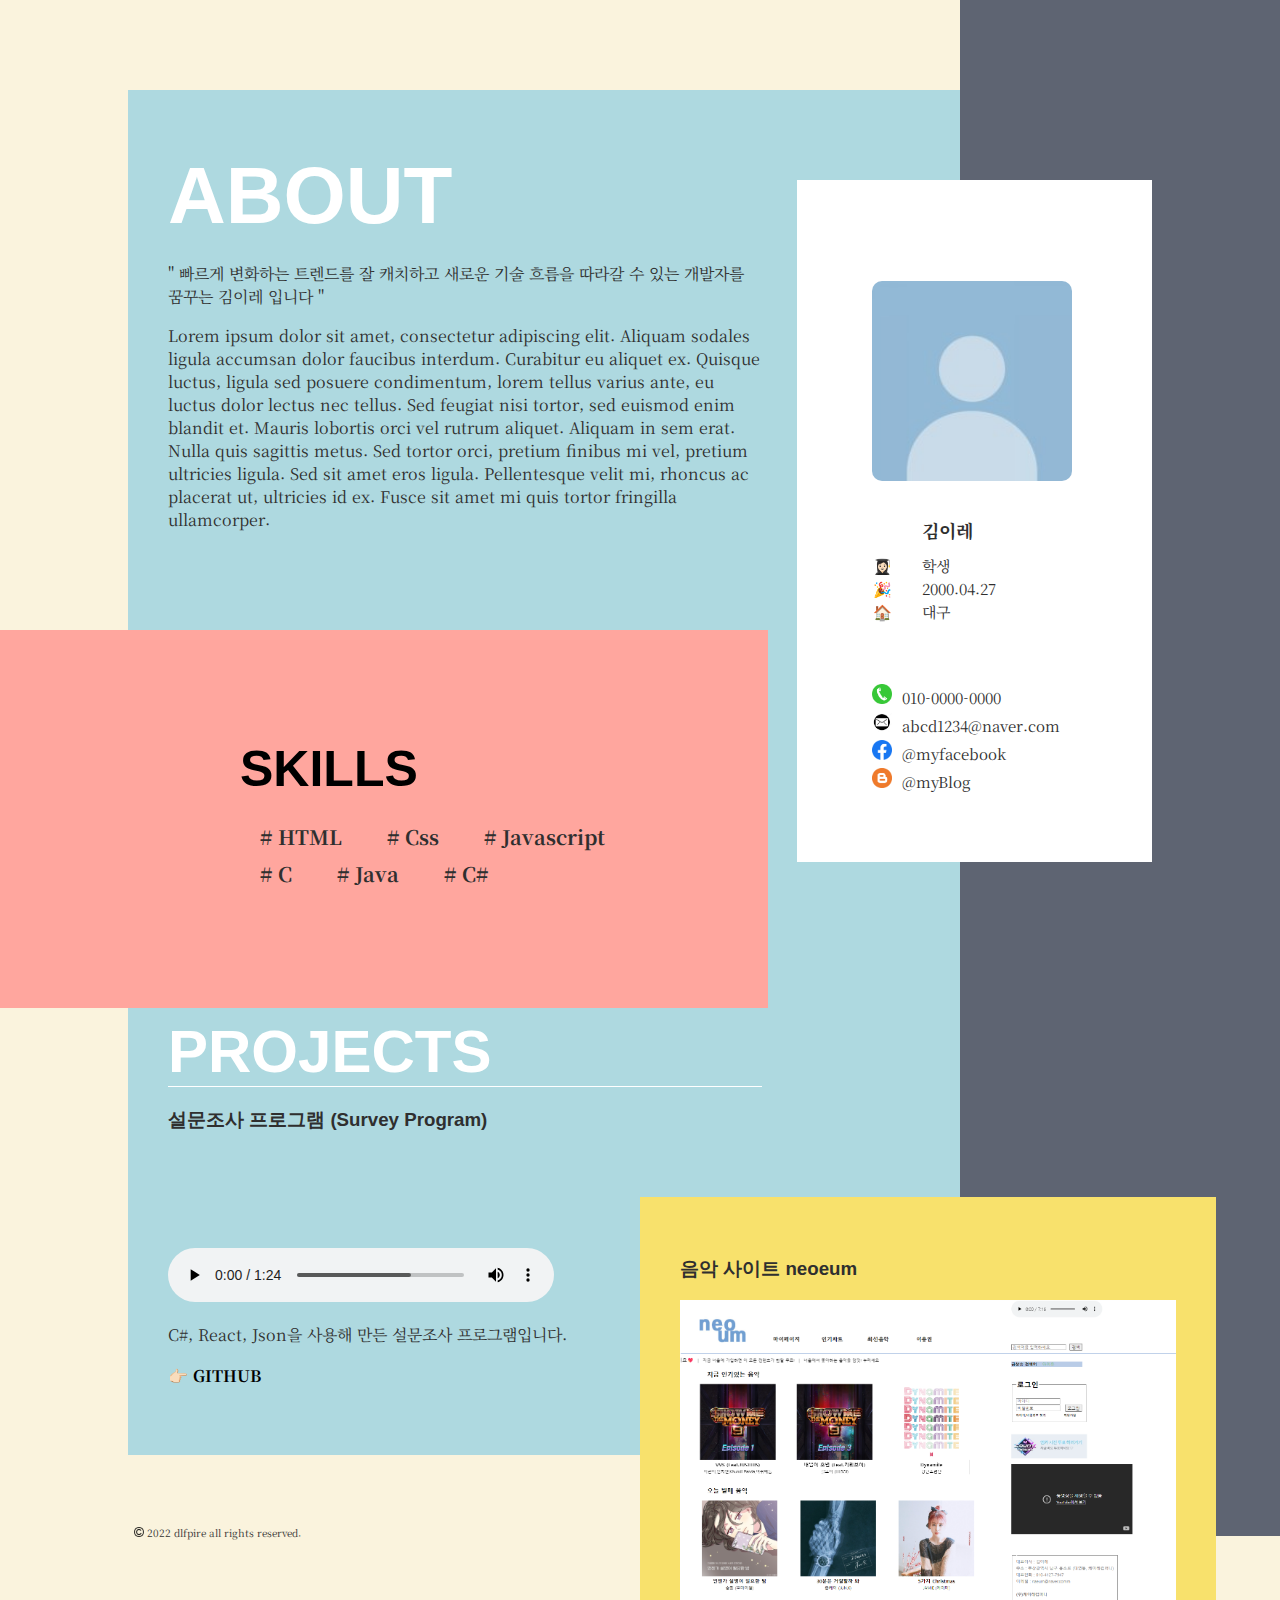
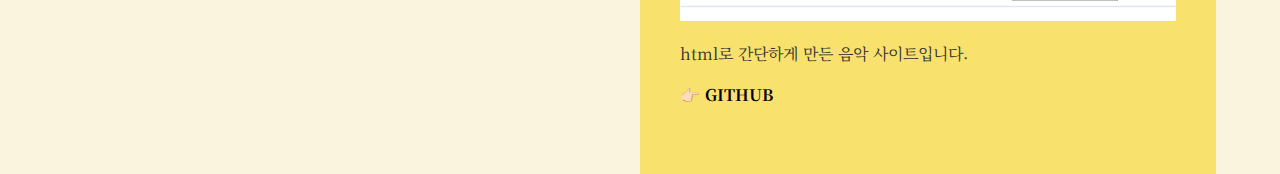
==== HTML/index.html @ 2353065e "Add files via upload" ====
<!DOCTYPE html>
<html lang="ko">
<head>
    <meta charset="UTF-8">
    <title>김이레의 이력서</title>
    <!-- <style>
        body {
            background-color: white;
        }
    </style> -->
    <link rel="stylesheet" href="css/style.css">
</head>
<body>
    <div class="wrapper1">
        <h1>김이레의 이력서</h1>
        <section id="info">
            <h2>My info</h2>
            <img id="profile" src="images/profile.jpg" alt="김이레사진" />
            <table>
                <tbody>
                    <tr id="myname">
                        <th>이름</th>
                        <td>김이레</td>
                    </tr>
                    <tr>
                        <th>👩🏻‍🎓</th>
                        <td>학생</td>
                    </tr>
                    <tr>
                        <th>🎉</th>
                        <td>2000.04.27</td>
                    </tr>
                    <tr>
                        <th>🏠</th>
                        <td>대구</td>
                    </tr>
                </tbody>
            </table>
        </section>
        <section id="contact">
            <h2>Contact</h2>
            <ul>
                <li><img src="images/icon_mobile.png" alt="mobile" width="20px" height="20px"><a href="tel:01041277947">010-0000-0000</a></li>
                <li><img src="images/icon_email.png" alt="email" width="20px" height="20px"><a href="mailto:azx4027@naver.com" target="_blank">abcd1234@naver.com</a></li>
                <li><img src="images/icon_facebook.png" alt="mobile" width="20px" height="20px"><a href="https://facebook.com" target="_blank">@myfacebook</a></li>
                <li><img src="images/icon_blog.png" alt="mobile" width="20px" height="20px"><a href="https://naver.blog.com" target="_blank">@myBlog</a></li>
            </ul>
        </section>
    </div>
    <div class="wrapper2">
        <section id="about">
            <h2>About</h2>
            <p>" 빠르게 변화하는 트렌드를 잘 캐치하고 새로운 기술 흐름을 따라갈 수 있는 개발자를 꿈꾸는 김이레 입니다 "</p>
            <p>Lorem ipsum dolor sit amet, consectetur adipiscing elit. Aliquam sodales ligula accumsan dolor faucibus interdum. Curabitur eu aliquet ex. Quisque luctus, ligula sed posuere condimentum, lorem tellus varius ante, eu luctus dolor lectus nec tellus. Sed feugiat nisi tortor, sed euismod enim blandit et. Mauris lobortis orci vel rutrum aliquet. Aliquam in sem erat. Nulla quis sagittis metus. Sed tortor orci, pretium finibus mi vel, pretium ultricies ligula. Sed sit amet eros ligula. Pellentesque velit mi, rhoncus ac placerat ut, ultricies id ex. Fusce sit amet mi quis tortor fringilla ullamcorper.</p> 
        </section>

        <section id="project">
            <h2>Projects</h2>
            <ol>
                <li>
                    <h3>설문조사 프로그램 (Survey Program)</h3> 
                    <video src="images/video.mp4" controls></video>
                    <p>C#, React, Json을 사용해 만든 설문조사 프로그램입니다.</p>
                    <a href="https://github.com/dlfpire/SurveyProgram" target="_blank">👉🏻   GITHUB</a>
                </li>
                
            </ol>
        </section>

    </div>
        
    <div class="wrapper3"></div>

    <div class="wrapper4">
        <section id="skill">
            <h2>Skills</h2>
            <ol>
                <li> HTML</li>
                <li> Css</li>
                <li> Javascript</li>
                <li> C</li>
                <li> Java</li>
                <li> C#</li>
            </ol>
        </section>
    </div>

    <div class="wrapper5">
        <section id="site">
            <ol>
                <li>
                    <h3>음악 사이트 neoeum</h3>
                    <img src="images/site.png" alt="사이트">
                    <p>html로 간단하게 만든 음악 사이트입니다.</p>
                    <a href="https://github.com/dlfpire/2020/tree/main/neoeum">👉🏻   GITHUB</a>
                </li>
            </ol>
        </section>
    </div>
    <section id="copyright">
        <img src="images/copyright.png" alt="저작권" width="10px" height="10px">
        2022 dlfpire all rights reserved.
    </section>
</body>
</html>
---- HTML/css/style.css ----
@charset "UTF-8";
@import url('https://fonts.googleapis.com/css2?family=Noto+Serif+KR:wght@300&display=swap');

body {
    background-color: #FAF3DD; 
    color: #2f2f2f;
    font-family: 'Noto Serif KR', serif;
    font-size: 16px;
}

section {
    border-radius: 10px;
    padding: 40px;
    margin-bottom: 10px;
}

h1 {
    display: none;
    /* visibility: hidden; */
}

h2, h3 {
    font-family: sans-serif;
}

h2 {
    margin: 20px 0 20px 0;
    /* margin-bottom: 20px; 와 같음 */
    text-transform: uppercase;
    font-size: 18px;
}

a {
    color: inherit;
    text-decoration: none;
}

a:hover {
    text-decoration: underline;
    color: gold;
}

ol {
    list-style: none;
    padding: 0;
}

/* ------------------ wrapper1 ---------------*/

.wrapper1 {
    background-color: white;
    position:absolute;
    right:10%;
    top:20%;
    padding-left: 35px;
    z-index: 3;
}

.wrapper1 h2 {
    visibility: hidden;
}

#info {
    padding-bottom: 0;
}

#profile {
    width: 200px;
    height: auto;
    border-radius: 10px;
    margin-right: 40px;
}

table {
    /* inline은 크기 지정을 못함 */
    /* display: inline-block; */
    border-collapse: collapse;
    border-spacing: 0;
    vertical-align: top;
    margin-top: 30px;
}

th {
    text-align: left;
    padding-right: 20px;
}

th, td {
    font-size: 15px;
}

#myname th{
    /* display: none; */
    visibility: hidden;
}

#myname td {
    display: block;
    font-size: 18px;
    font-weight: bold;
    margin-bottom: 10px;
}

#contact {
    padding-top: 0;
}

ul {
    display: inline-block;
    list-style: none;
    padding: 0;
    margin-top: 0;
}

ul li {
    margin-bottom: 4px;
    font-size: 15px;
}

ul li::before {
    display: inline-block;
    vertical-align: middle;
    margin-right: 10px;
}

ul li a {
    padding-left: 10px;
}

/* ------------------ wrapper2 ---------------*/

.wrapper2 {
    background-color: #AED9E0;
    position: absolute;
    top: 10%;
    left: 10%;
    right: 10%;
    z-index: 1;
    padding-right: 350px;
}

.wrapper2 h2 {
    font-size: 80px;
    color: white;
}

#project {
    padding-top: 400px;
}

#project h2 {
    font-size: 60px;
    border-bottom: 1px solid white;
}

#project li:last-child {
    border-bottom: none;
}

#project video {
    width: 65%;
}

#project a {
    color: black;
    font-weight: bolder;
    display: inline-block;
    border-radius: 4px;
    padding: 2px 8px 2px 0; 
    /* 위 오른쪽 아래 왼쪽 */
}

#project a:hover {
    background-color: green;
    color: white;
    text-decoration: none;
    padding: 2px 8px;
    transition: padding 0.2s;
}

/* ------------------ wrapper3 ---------------*/

.wrapper3 {
    background-color: #5E6472;
    position: absolute;
    left: 75%;
    top: 0%;
    padding: 60%;
    z-index: 2;
}

/* ------------------ wrapper4 ---------------*/

.wrapper4 {
    background-color: #FFA69E;
    position: absolute;
    top: 70%;
    left: 0%;
    right: 40%;
    z-index: 3;
    padding: 50px 30px 50px 200px;
    /* 위 오른쪽 아래 왼쪽 */
}

.wrapper4 h2 {
    font-size: 50px;
    color: black;
}

#skill ol {
    list-style: none;
    padding: 0;
}

#skill li {
    display: inline-block;
    color: #2f2f2f;
    font-size: 20px;
    font-weight: bolder;
    padding: 4px 20px;
}

#skill li::before {
    content: "#";
}

/* ------------------ wrapper5 ---------------*/

.wrapper5 {
    background-color: #F8E16C;
    position: absolute;
    top: 133%;
    left: 50%;
    right: 5%;
    z-index: 3;
}

#site a {
    color: black;
    font-weight: bolder;
    display: inline-block;
    border-radius: 4px;
    padding: 2px 8px 2px 0; 
}

#site img {
    width: 100%;
}

#site a:hover {
    color: white;
    background-color: green;
    text-decoration: none;
    padding: 2px 8px;
    transition: padding 0.2s;
}

#copyright {
    font-size: 10px;
    padding-left: 10%;
    padding-top: 120%;
}
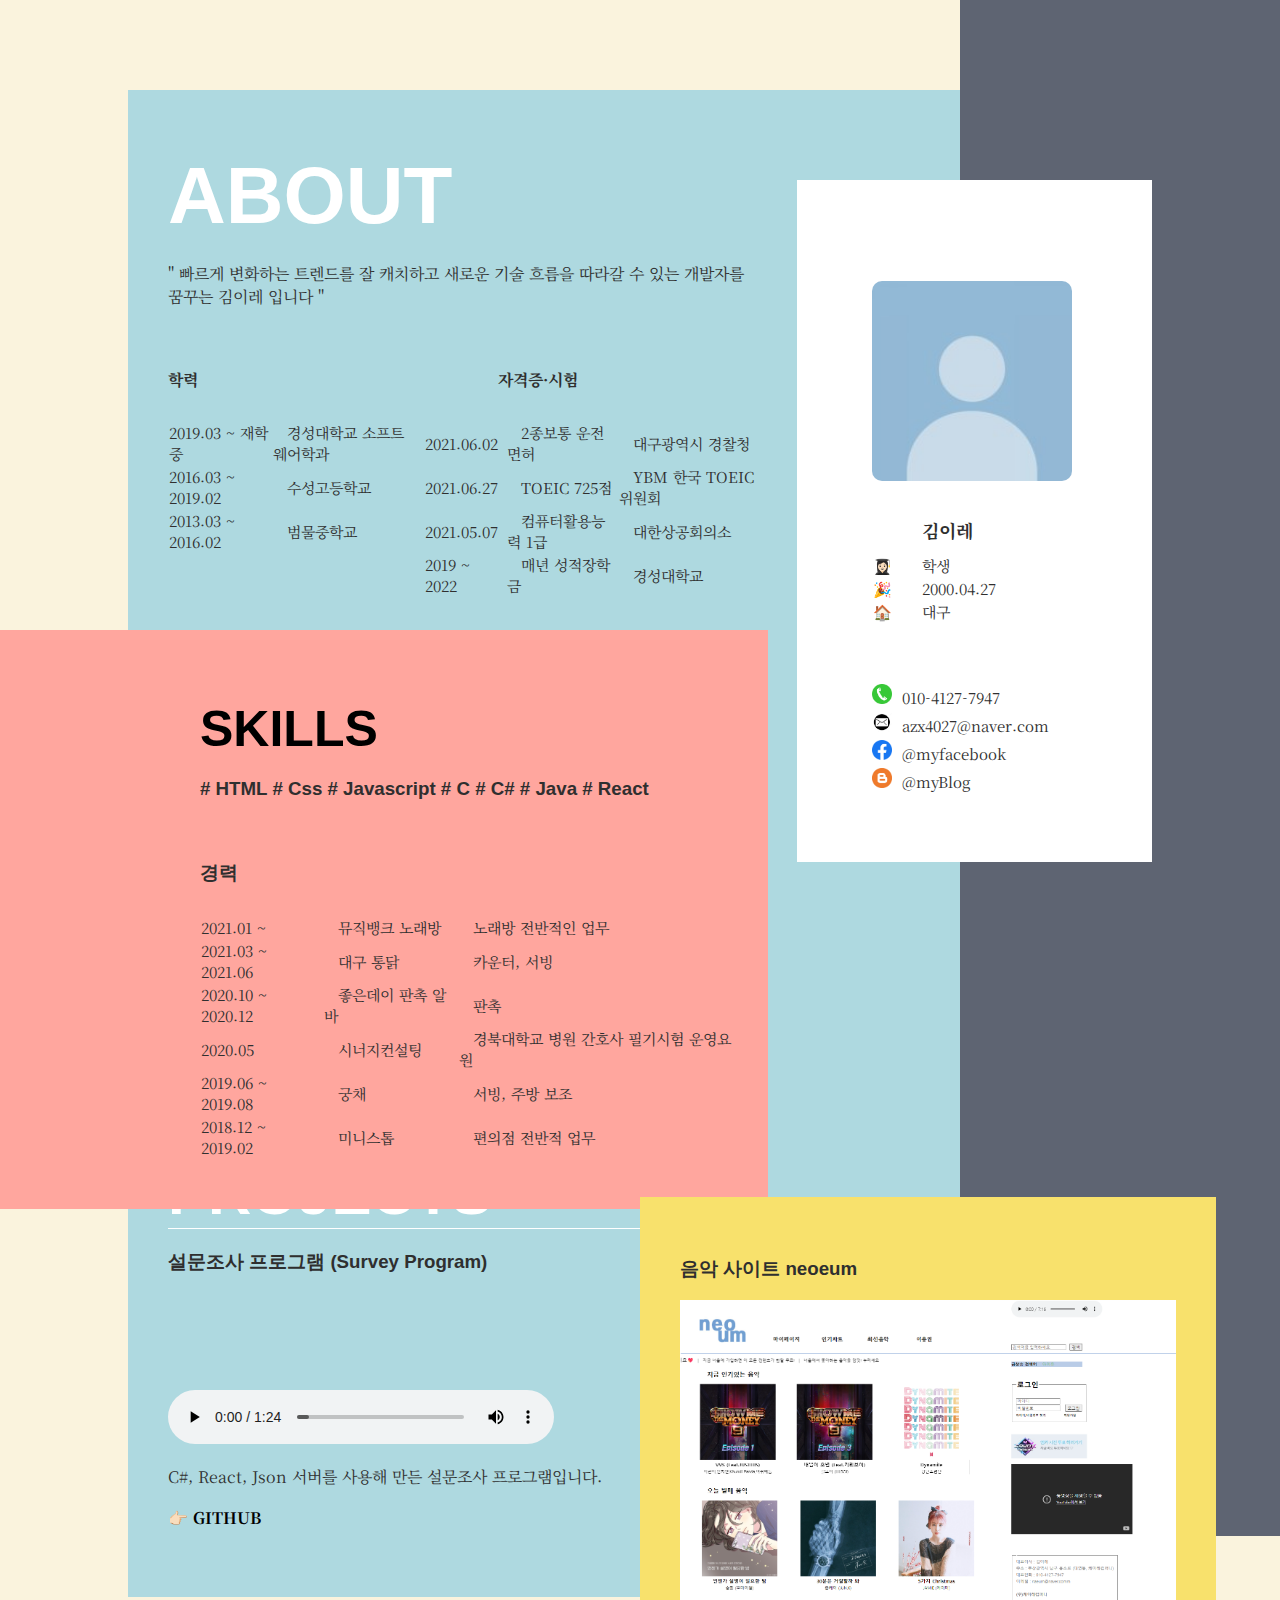
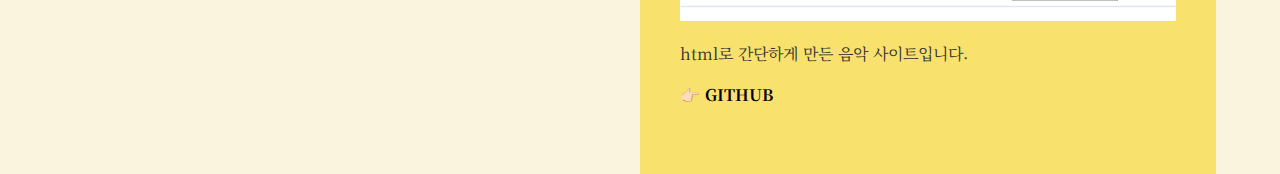
==== commit af26bf08: "Update index.html" ====
--- a/HTML/index.html
+++ b/HTML/index.html
@@ -40,10 +40,10 @@
         <section id="contact">
             <h2>Contact</h2>
             <ul>
-                <li><img src="images/icon_mobile.png" alt="mobile" width="20px" height="20px"><a href="tel:01041277947">010-0000-0000</a></li>
-                <li><img src="images/icon_email.png" alt="email" width="20px" height="20px"><a href="mailto:azx4027@naver.com" target="_blank">abcd1234@naver.com</a></li>
+                <li><img src="images/icon_mobile.png" alt="mobile" width="20px" height="20px"><a href="tel:01041277947">010-4127-7947</a></li>
+                <li><img src="images/icon_email.png" alt="email" width="20px" height="20px"><a href="mailto:azx4027@naver.com" target="_blank">azx4027@naver.com</a></li>
                 <li><img src="images/icon_facebook.png" alt="mobile" width="20px" height="20px"><a href="https://facebook.com" target="_blank">@myfacebook</a></li>
-                <li><img src="images/icon_blog.png" alt="mobile" width="20px" height="20px"><a href="https://naver.blog.com" target="_blank">@myBlog</a></li>
+                <li><img src="images/icon_blog.png" alt="mobile" width="20px" height="20px"><a href="https://blog.naver.com/azx7947" target="_blank">@myBlog</a></li>
             </ul>
         </section>
     </div>
@@ -51,7 +51,42 @@
         <section id="about">
             <h2>About</h2>
             <p>" 빠르게 변화하는 트렌드를 잘 캐치하고 새로운 기술 흐름을 따라갈 수 있는 개발자를 꿈꾸는 김이레 입니다 "</p>
-            <p>Lorem ipsum dolor sit amet, consectetur adipiscing elit. Aliquam sodales ligula accumsan dolor faucibus interdum. Curabitur eu aliquet ex. Quisque luctus, ligula sed posuere condimentum, lorem tellus varius ante, eu luctus dolor lectus nec tellus. Sed feugiat nisi tortor, sed euismod enim blandit et. Mauris lobortis orci vel rutrum aliquet. Aliquam in sem erat. Nulla quis sagittis metus. Sed tortor orci, pretium finibus mi vel, pretium ultricies ligula. Sed sit amet eros ligula. Pellentesque velit mi, rhoncus ac placerat ut, ultricies id ex. Fusce sit amet mi quis tortor fringilla ullamcorper.</p> 
+            <br>
+            <h4>학력ㅤㅤㅤㅤㅤㅤㅤㅤㅤㅤㅤㅤㅤㅤㅤㅤㅤㅤㅤㅤ자격증·시험</h4>
+            <table>
+                <tr>
+                    <td>2019.03 ~ 재학중</td>
+                    <td>ㅤ경성대학교 소프트웨어학과</td>
+                    <td>ㅤ</td>
+                    <td>2021.06.02</td>
+                    <td>ㅤ2종보통 운전면허</td>
+                    <td>ㅤ대구광역시 경찰청</td>
+                </tr>
+                <tr>
+                    <td>2016.03 ~ 2019.02</td>
+                    <td>ㅤ수성고등학교</td>
+                    <td>ㅤ</td>
+                    <td>2021.06.27</td>
+                    <td>ㅤTOEIC 725점</td>
+                    <td>ㅤYBM 한국 TOEIC 위원회</td>
+                </tr>
+                <tr>
+                    <td>2013.03 ~ 2016.02</td>
+                    <td>ㅤ범물중학교</td>
+                    <td>ㅤ</td>
+                    <td>2021.05.07</td>
+                    <td>ㅤ컴퓨터활용능력 1급</td>
+                    <td>ㅤ대한상공회의소</td>
+                </tr>
+                <tr>
+                    <td>ㅤ</td>
+                    <td>ㅤ</td>
+                    <td>ㅤ</td>
+                    <td>2019 ~ 2022</td>
+                    <td>ㅤ매년 성적장학금</td>
+                    <td>ㅤ경성대학교</td>
+                </tr>
+                </table><br><br><br><br>
         </section>
 
         <section id="project">
@@ -60,10 +95,9 @@
                 <li>
                     <h3>설문조사 프로그램 (Survey Program)</h3> 
                     <video src="images/video.mp4" controls></video>
-                    <p>C#, React, Json을 사용해 만든 설문조사 프로그램입니다.</p>
+                    <p>C#, React, Json 서버를 사용해 만든 설문조사 프로그램입니다.</p>
                     <a href="https://github.com/dlfpire/SurveyProgram" target="_blank">👉🏻   GITHUB</a>
                 </li>
-                
             </ol>
         </section>
 
@@ -72,17 +106,43 @@
     <div class="wrapper3"></div>
 
     <div class="wrapper4">
-        <section id="skill">
+        <!-- <section id="skill"> -->
             <h2>Skills</h2>
-            <ol>
-                <li> HTML</li>
-                <li> Css</li>
-                <li> Javascript</li>
-                <li> C</li>
-                <li> Java</li>
-                <li> C#</li>
-            </ol>
-        </section>
+            <h3># HTML  # Css  # Javascript  # C  # C#  # Java  # React</h3>
+            <br><h3>경력</h3>
+            <table>
+                <tr>
+                    <td>2021.01 ~ </td>
+                    <td>ㅤ뮤직뱅크 노래방</td>
+                    <td>ㅤ노래방 전반적인 업무</td>
+                </tr>
+                <tr>
+                    <td>2021.03 ~ 2021.06</td>
+                    <td>ㅤ대구 통닭</td>
+                    <td>ㅤ카운터, 서빙</td>
+                </tr>
+                <tr>
+                    <td>2020.10 ~ 2020.12</td>
+                    <td>ㅤ좋은데이 판촉 알바</td>
+                    <td>ㅤ판촉</td>
+                </tr>
+                <tr>
+                    <td>2020.05</td>
+                    <td>ㅤ시너지컨설팅</td>
+                    <td>ㅤ경북대학교 병원 간호사 필기시험 운영요원</td>
+                </tr>
+                <tr>
+                    <td>2019.06 ~ 2019.08</td>
+                    <td>ㅤ궁채</td>
+                    <td>ㅤ서빙, 주방 보조</td>
+                </tr>
+                <tr>
+                    <td>2018.12 ~ 2019.02</td>
+                    <td>ㅤ미니스톱</td>
+                    <td>ㅤ편의점 전반적 업무</td>
+                </tr>
+            </table>
+        <!-- </section> -->
     </div>
 
     <div class="wrapper5">
@@ -102,4 +162,4 @@
         2022 dlfpire all rights reserved.
     </section>
 </body>
-</html>+</html>
